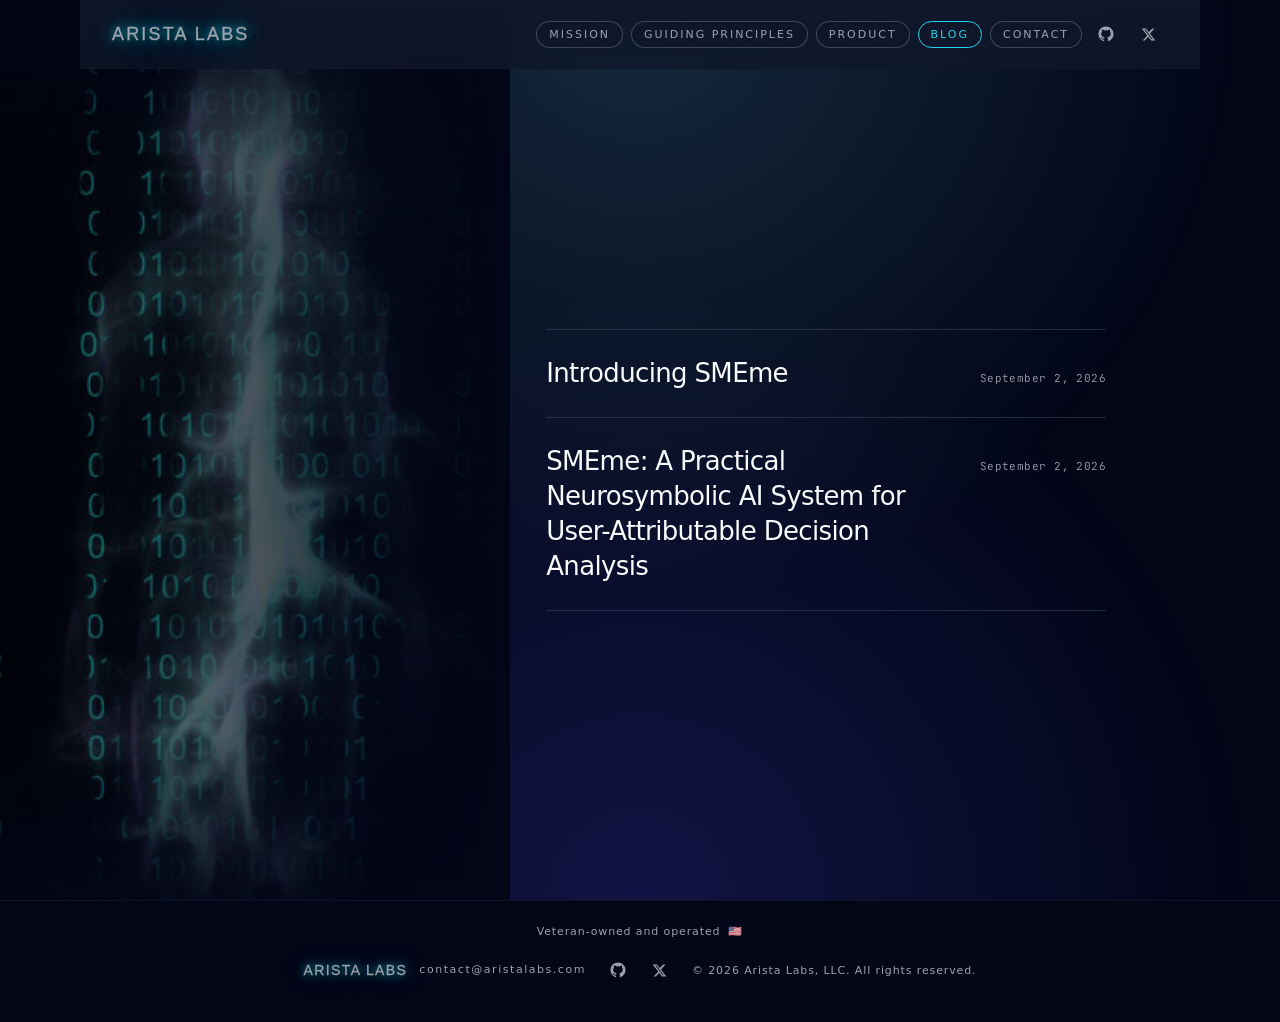
==== blog.html @ 104a6a22 "List Introducing SMEme first on the blog index. Co-authored-by: Cursor <cursoragent@cursor.com>" ====
<!DOCTYPE html>
<html lang="en">
<head>
  <meta charset="UTF-8" />
  <meta name="viewport" content="width=device-width, initial-scale=1.0" />
  <meta name="description" content="Essays on expert judgment, machine-readable expertise, and human agency in the age of AI from Arista Labs." />
  <meta property="og:site_name" content="Arista Labs" />
  <meta property="og:title" content="Blog — Arista Labs" />
  <meta property="og:description" content="Essays on expert judgment, machine-readable expertise, and human agency in the age of AI from Arista Labs." />
  <meta property="og:type" content="website" />
  <meta property="og:url" content="https://aristalabs.ai/blog.html" />
  <link rel="canonical" href="https://aristalabs.ai/blog.html" />
  <meta property="og:image" content="https://aristalabs.ai/assets/og-card.png" />
  <meta property="og:image:width" content="1200" />
  <meta property="og:image:height" content="630" />
  <meta property="og:image:alt" content="Arista Labs — preserve human agency in the age of AI" />
  <meta name="twitter:card" content="summary_large_image" />
  <meta name="twitter:image" content="https://aristalabs.ai/assets/og-card.png" />
  <!-- Privacy-friendly analytics by Plausible -->
  <script async src="https://plausible.io/js/pa-ny3cas2_OEgjYzkHGT2aN.js"></script>
  <script>
    window.plausible=window.plausible||function(){(plausible.q=plausible.q||[]).push(arguments)},plausible.init=plausible.init||function(i){plausible.o=i||{}};
    plausible.init()
  </script>
  <title>Blog — ARISTA LABS</title>
  <link rel="preconnect" href="https://fonts.googleapis.com" />
  <link rel="preconnect" href="https://db.onlinewebfonts.com" crossorigin />
  <link href="https://fonts.googleapis.com/css2?family=Syne:wght@400;700;800&family=JetBrains+Mono:wght@300;400&display=swap" rel="stylesheet" />
  <link href="https://db.onlinewebfonts.com/c/568e1a7e9b2ec90a53ab0cbced3584e7?family=SpaceX+PERSONAL+USE" rel="stylesheet" type="text/css" />
  <style>
  *, *::before, *::after {
    box-sizing: border-box;
    margin: 0;
    padding: 0;
  }

  :root {
    --bg: radial-gradient(circle at top, #111827 0, #020617 55%, #020617 100%);
    --bg-solid: #020617;
    --accent-soft: #22d3ee;
    --text: #f9fafb;
    --muted: #9ca3af;
    --border: rgba(148, 163, 184, 0.22);
  }

  body {
    background: var(--bg);
    background-color: var(--bg-solid);
    background-attachment: fixed;
    color: var(--text);
    font-family: system-ui, -apple-system, BlinkMacSystemFont, "SF Pro Text",
      sans-serif;
    overflow-x: hidden;
    min-height: 100vh;
    display: flex;
    flex-direction: column;
  }

  body::before {
    content: "";
    position: fixed;
    inset: 0;
    background:
      radial-gradient(circle at top, rgba(56, 189, 248, 0.10), transparent 55%),
      radial-gradient(circle at bottom, rgba(79, 70, 229, 0.22), transparent 55%);
    pointer-events: none;
    z-index: 0;
  }

  nav {
    position: fixed;
    top: 0;
    left: 0;
    right: 0;
    z-index: 100;
    display: flex;
    align-items: center;
    justify-content: space-between;
    padding: 14px 32px;
    max-width: 1120px;
    margin: 0 auto;
    border-bottom: 1px solid transparent;
    background: linear-gradient(
      to bottom,
      rgba(15, 23, 42, 0.96),
      rgba(15, 23, 42, 0.78)
    );
    backdrop-filter: blur(22px);
  }

  .nav-logo {
    font-family: 'SpaceX PERSONAL USE', sans-serif;
    font-weight: 400;
    font-size: 18px;
    letter-spacing: 0.12em;
    text-transform: uppercase;
    color: var(--muted);
    text-decoration: none;
    -webkit-text-stroke: 0.35px currentColor;
    text-shadow:
      0 0 10px rgba(34, 211, 238, 0.8),
      0 0 20px rgba(34, 211, 238, 0.65),
      0 0 40px rgba(34, 211, 238, 0.5),
      1px 1px 0 rgba(0,0,0,0.4),
      2px 2px 0 rgba(0,0,0,0.3),
      3px 3px 0 rgba(0,0,0,0.25),
      4px 4px 0 rgba(0,0,0,0.2),
      5px 5px 4px rgba(0,0,0,0.5);
  }

  .nav-links {
    display: flex;
    align-items: center;
    gap: 8px;
    margin-left: auto;
  }

  .nav-link {
    font-size: 11px;
    letter-spacing: 0.18em;
    text-transform: uppercase;
    color: var(--muted);
    text-decoration: none;
    padding: 6px 12px;
    border-radius: 999px;
    border: 1px solid rgba(148, 163, 184, 0.35);
    background: radial-gradient(
      circle at top,
      rgba(15, 23, 42, 0.96),
      rgba(15, 23, 42, 0.8)
    );
    transition: color 0.2s ease, border-color 0.2s ease,
      background-color 0.2s ease;
  }

  .nav-link:hover {
    color: var(--accent-soft);
    border-color: var(--accent-soft);
  }

  .nav-link.active {
    color: var(--accent-soft);
    border-color: var(--accent-soft);
  }

  .nav-toggle {
    display: none;
    flex-shrink: 0;
    width: 40px;
    height: 40px;
    padding: 0;
    border: 1px solid rgba(148, 163, 184, 0.35);
    border-radius: 10px;
    background: radial-gradient(
      circle at top,
      rgba(15, 23, 42, 0.96),
      rgba(15, 23, 42, 0.8)
    );
    cursor: pointer;
    align-items: center;
    justify-content: center;
    flex-direction: column;
    gap: 5px;
  }

  .nav-toggle span {
    display: block;
    width: 16px;
    height: 1.5px;
    background: var(--muted);
    transition: transform 0.2s ease, opacity 0.2s ease, background 0.2s ease;
  }

  nav.nav-open .nav-toggle {
    border-color: var(--accent-soft);
  }

  nav.nav-open .nav-toggle span {
    background: var(--accent-soft);
  }

  nav.nav-open .nav-toggle span:nth-child(1) {
    transform: translateY(6.5px) rotate(45deg);
  }

  nav.nav-open .nav-toggle span:nth-child(2) {
    opacity: 0;
  }

  nav.nav-open .nav-toggle span:nth-child(3) {
    transform: translateY(-6.5px) rotate(-45deg);
  }


  .nav-actions {
    display: flex;
    align-items: center;
    gap: 2px;
    flex-shrink: 0;
    margin-left: 4px;
  }

  .social-links {
    display: inline-flex;
    align-items: center;
    gap: 2px;
  }

  .social-link {
    display: inline-flex;
    align-items: center;
    justify-content: center;
    width: 40px;
    height: 40px;
    color: var(--muted);
    text-decoration: none;
    border-radius: 999px;
    transition: color 0.18s ease, background-color 0.18s ease;
  }

  .social-link:hover {
    color: var(--accent-soft);
    background: rgba(34, 211, 238, 0.08);
  }

  .social-link:focus-visible {
    outline: 2px solid var(--accent-soft);
    outline-offset: 2px;
  }

  .social-link svg {
    display: block;
    width: 18px;
    height: 18px;
  }

  .social-link-x svg {
    width: 15px;
    height: 15px;
  }

  main {
    flex: 1;
    position: relative;
    z-index: 1;
    padding: 120px clamp(24px, 5vw, 64px) 80px;
    overflow: hidden;
  }

  .blog-bg {
    position: fixed;
    top: 0;
    left: 0;
    width: min(44vw, 510px);
    height: 100vh;
    z-index: 0;
    pointer-events: none;
    overflow: hidden;
  }

  .blog-bg img {
    position: absolute;
    left: 50%;
    top: 50%;
    transform: translate(-52%, -50%) scale(1.18);
    height: 98vh;
    width: auto;
    max-width: none;
    opacity: 0.65;
    filter: saturate(1.08);
    object-fit: cover;
    object-position: center;
  }

  .blog-bg::after {
    content: "";
    position: absolute;
    inset: 0;
    background:
      linear-gradient(
        to right,
        rgba(2, 6, 23, 0.15) 0%,
        rgba(2, 6, 23, 0.55) 55%,
        var(--bg-solid) 100%
      ),
      linear-gradient(
        to bottom,
        rgba(2, 6, 23, 0.85) 0%,
        transparent 18%,
        transparent 82%,
        rgba(2, 6, 23, 0.9) 100%
      );
  }

  .blog-layout {
    position: relative;
    z-index: 1;
    width: min(560px, calc(100% - min(44vw, 510px) * 0.82 - clamp(48px, 5.5vw, 80px)));
    margin-left: calc(min(44vw, 510px) * 0.82 + clamp(48px, 5vw, 72px));
    margin-right: clamp(24px, 5vw, 64px);
    min-height: calc(100vh - 200px);
    display: flex;
    align-items: center;
  }

  .blog-content {
    width: 100%;
    min-width: 0;
  }

  .blog-list {
    list-style: none;
  }

  .blog-item {
    opacity: 0;
    animation: fadeUp 1s forwards;
    border-bottom: 1px solid var(--border);
  }

  .blog-item:first-child {
    border-top: 1px solid var(--border);
  }

  .blog-item:nth-child(1) { animation-delay: 0.2s; }
  .blog-item:nth-child(2) { animation-delay: 0.35s; }
  .blog-item:nth-child(3) { animation-delay: 0.5s; }

  .blog-link {
    display: flex;
    align-items: baseline;
    justify-content: space-between;
    gap: 32px;
    padding: 26px 0;
    text-decoration: none;
    color: inherit;
  }

  .blog-link:hover .blog-title,
  .blog-link:focus-visible .blog-title {
    color: var(--accent-soft);
  }

  .blog-link:focus-visible {
    outline: none;
  }

  .blog-link:focus-visible .blog-title {
    text-decoration: underline;
    text-underline-offset: 4px;
  }

  .blog-title {
    font-size: clamp(18px, 2.8vw, 26px);
    font-weight: 400;
    letter-spacing: -0.025em;
    line-height: 1.35;
    color: var(--text);
    transition: color 0.2s ease;
  }

  .blog-date {
    flex-shrink: 0;
    font-family: 'JetBrains Mono', ui-monospace, monospace;
    font-size: 11px;
    font-weight: 300;
    letter-spacing: 0.04em;
    color: var(--muted);
  }

  .blog-entry--soon {
    display: flex;
    align-items: baseline;
    justify-content: space-between;
    gap: 32px;
    padding: 26px 0;
    color: inherit;
  }

  .blog-entry--soon .blog-title {
    color: var(--muted);
  }

  .blog-status {
    flex-shrink: 0;
    font-family: 'JetBrains Mono', ui-monospace, monospace;
    font-size: 11px;
    font-weight: 300;
    letter-spacing: 0.08em;
    text-transform: uppercase;
    color: var(--muted);
  }

  footer {
    position: relative;
    z-index: 3;
    padding: 24px 24px 32px;
    border-top: 1px solid rgba(15, 23, 42, 0.9);
    display: flex;
    flex-wrap: wrap;
    gap: 12px;
    justify-content: center;
    align-items: center;
    font-size: 11px;
    color: var(--muted);
  }

  .footer-logo {
    font-family: 'SpaceX PERSONAL USE', sans-serif;
    font-weight: 400;
    font-size: 14px;
    letter-spacing: 0.1em;
    text-transform: uppercase;
    color: var(--muted);
    -webkit-text-stroke: 0.3px currentColor;
    text-shadow:
      0 0 8px rgba(34, 211, 238, 0.7),
      0 0 16px rgba(34, 211, 238, 0.55),
      0 0 28px rgba(34, 211, 238, 0.45),
      1px 1px 0 rgba(0,0,0,0.4),
      2px 2px 0 rgba(0,0,0,0.3),
      3px 3px 0 rgba(0,0,0,0.25),
      4px 4px 2px rgba(0,0,0,0.5);
  }

  .footer-copy {
    font-size: 11px;
    letter-spacing: 0.08em;
  }

  .footer-veteran {
    flex-basis: 100%;
    display: flex;
    justify-content: center;
    align-items: center;
    gap: 8px;
    margin: 0;
    font-size: 11px;
    letter-spacing: 0.08em;
    color: var(--muted);
  }

  .footer-email {
    font-size: 11px;
    letter-spacing: 0.14em;
    color: var(--muted);
    text-decoration: none;
    border-bottom: 1px solid transparent;
    padding-bottom: 1px;
    transition: color 0.18s ease, border-color 0.18s ease;
  }

  .footer-email:hover {
    color: var(--accent-soft);
    border-color: var(--accent-soft);
  }

  @keyframes fadeUp {
    from {
      opacity: 0;
      transform: translateY(16px);
    }
    to {
      opacity: 1;
      transform: translateY(0);
    }
  }

  @media (max-width: 768px) {
    nav {
      padding: 12px 16px;
      flex-wrap: wrap;
      row-gap: 4px;
    }

    .nav-toggle {
      display: flex;
    }

    .nav-actions {
      margin-left: auto;
    }

    .nav-links {
      display: none;
      width: 100%;
      order: 3;
      margin-left: 0;
      flex-direction: column;
      align-items: stretch;
      gap: 8px;
      padding: 8px 0 4px;
    }

    nav.nav-open .nav-links {
      display: flex;
    }

    .nav-link {
      font-size: 10px;
      padding: 10px 12px;
      text-align: center;
    }

    main {
      padding: 104px 20px 56px;
    }

    .blog-bg {
      width: 100%;
      height: 32vh;
      position: absolute;
      top: 56px;
      left: 0;
    }

    .blog-bg img {
      transform: translate(-50%, -45%) scale(1.25);
      height: 65vh;
      opacity: 0.58;
    }

    .blog-bg::after {
      background:
        linear-gradient(
          to bottom,
          transparent 0%,
          var(--bg-solid) 88%
        ),
        linear-gradient(
          to right,
          rgba(2, 6, 23, 0.2) 0%,
          var(--bg-solid) 100%
        );
    }

    .blog-layout {
      width: 100%;
      margin-left: 0;
      margin-right: 0;
      min-height: 0;
      padding-top: 22vh;
    }

    .blog-link {
      flex-direction: column;
      gap: 8px;
      padding: 22px 0;
    }

    .blog-date {
      font-size: 10px;
    }
  }

  @media (prefers-reduced-motion: reduce) {
    .blog-item {
      animation: none;
      opacity: 1;
    }
  }
  </style>
</head>
<body>

  <nav>
    <a href="index.html" class="nav-logo">ARISTA LABS</a>
    <div class="nav-links" id="site-nav">
      <a href="index.html" class="nav-link">Mission</a>
      <a href="guiding-principles.html" class="nav-link">Guiding Principles</a>
      <a href="product.html" class="nav-link">Product</a>
      <a href="blog.html" class="nav-link active">Blog</a>
      <a href="contact.html" class="nav-link">Contact</a>
    </div>
    <div class="nav-actions">
      <div class="social-links" aria-label="Arista Labs on the web">
        <a href="https://github.com/AristaLabs/"
           class="social-link"
           target="_blank"
           rel="noopener noreferrer"
           aria-label="Arista Labs on GitHub"
           title="GitHub">
          <svg viewBox="0 0 24 24" aria-hidden="true" focusable="false">
            <path fill="currentColor" d="M12 2C6.477 2 2 6.484 2 12.017c0 4.425 2.865 8.18 6.839 9.504.5.092.682-.217.682-.483 0-.237-.008-.868-.013-1.703-2.782.605-3.369-1.343-3.369-1.343-.454-1.158-1.11-1.466-1.11-1.466-.908-.62.069-.608.069-.608 1.003.07 1.531 1.032 1.531 1.032.892 1.53 2.341 1.088 2.91.832.092-.647.35-1.088.636-1.338-2.22-.253-4.555-1.113-4.555-4.951 0-1.093.39-1.988 1.029-2.688-.103-.253-.446-1.272.098-2.65 0 0 .84-.27 2.75 1.026A9.564 9.564 0 0112 6.844c.85.004 1.705.115 2.504.337 1.909-1.296 2.747-1.027 2.747-1.027.546 1.379.202 2.398.1 2.651.64.7 1.028 1.595 1.028 2.688 0 3.848-2.339 4.695-4.566 4.943.359.309.678.92.678 1.855 0 1.338-.012 2.419-.012 2.747 0 .268.18.58.688.482A10.019 10.019 0 0022 12.017C22 6.484 17.522 2 12 2z"/>
          </svg>
        </a>
        <a href="https://x.com/aristalabs"
           class="social-link social-link-x"
           target="_blank"
           rel="noopener noreferrer"
           aria-label="Arista Labs on X"
           title="X">
          <svg viewBox="0 0 24 24" aria-hidden="true" focusable="false">
            <path fill="currentColor" d="M18.244 2.25h3.308l-7.227 8.26 8.502 11.24H16.17l-4.714-6.231-5.401 6.231H2.744l7.227-8.26L1.254 2.25H8.08l4.253 5.622L18.244 2.25zm-1.161 17.52h1.833L7.084 4.126H5.117L17.083 19.77z"/>
          </svg>
        </a>
      </div>
      <button type="button" class="nav-toggle" aria-label="Open menu" aria-expanded="false" aria-controls="site-nav">
        <span></span><span></span><span></span>
      </button>
    </div>
  </nav>

  <main>
    <div class="blog-bg" aria-hidden="true">
      <img src="assets/blog-hero.png" alt="" width="600" height="900" />
    </div>

    <div class="blog-layout">
      <div class="blog-content">
        <ol class="blog-list">
          <li class="blog-item">
            <a class="blog-link" href="introducing-smeme.html">
              <span class="blog-title">Introducing SMEme</span>
              <span class="blog-date">September 2, 2026</span>
            </a>
          </li>
          <li class="blog-item">
            <a class="blog-link" href="smeme-architecture.html">
              <span class="blog-title">SMEme: A Practical Neurosymbolic AI System for User-Attributable Decision Analysis</span>
              <span class="blog-date">September 2, 2026</span>
            </a>
          </li>
        </ol>
      </div>
    </div>
  </main>

  <footer>
    <p class="footer-veteran">
      <span>Veteran-owned and operated</span>
      <span role="img" aria-label="American flag">&#127482;&#127480;</span>
    </p>
    <div class="footer-logo">ARISTA LABS</div>
    <a href="mailto:contact@aristalabs.com" class="footer-email">contact@aristalabs.com</a>
    <div class="social-links" aria-label="Arista Labs on the web">
      <a href="https://github.com/AristaLabs/"
         class="social-link"
         target="_blank"
         rel="noopener noreferrer"
         aria-label="Arista Labs on GitHub"
         title="GitHub">
        <svg viewBox="0 0 24 24" aria-hidden="true" focusable="false">
          <path fill="currentColor" d="M12 2C6.477 2 2 6.484 2 12.017c0 4.425 2.865 8.18 6.839 9.504.5.092.682-.217.682-.483 0-.237-.008-.868-.013-1.703-2.782.605-3.369-1.343-3.369-1.343-.454-1.158-1.11-1.466-1.11-1.466-.908-.62.069-.608.069-.608 1.003.07 1.531 1.032 1.531 1.032.892 1.53 2.341 1.088 2.91.832.092-.647.35-1.088.636-1.338-2.22-.253-4.555-1.113-4.555-4.951 0-1.093.39-1.988 1.029-2.688-.103-.253-.446-1.272.098-2.65 0 0 .84-.27 2.75 1.026A9.564 9.564 0 0112 6.844c.85.004 1.705.115 2.504.337 1.909-1.296 2.747-1.027 2.747-1.027.546 1.379.202 2.398.1 2.651.64.7 1.028 1.595 1.028 2.688 0 3.848-2.339 4.695-4.566 4.943.359.309.678.92.678 1.855 0 1.338-.012 2.419-.012 2.747 0 .268.18.58.688.482A10.019 10.019 0 0022 12.017C22 6.484 17.522 2 12 2z"/>
        </svg>
      </a>
      <a href="https://x.com/aristalabs"
         class="social-link social-link-x"
         target="_blank"
         rel="noopener noreferrer"
         aria-label="Arista Labs on X"
         title="X">
        <svg viewBox="0 0 24 24" aria-hidden="true" focusable="false">
          <path fill="currentColor" d="M18.244 2.25h3.308l-7.227 8.26 8.502 11.24H16.17l-4.714-6.231-5.401 6.231H2.744l7.227-8.26L1.254 2.25H8.08l4.253 5.622L18.244 2.25zm-1.161 17.52h1.833L7.084 4.126H5.117L17.083 19.77z"/>
        </svg>
      </a>
    </div>
    <span class="footer-copy">© 2026 Arista Labs, LLC. All rights reserved.</span>
  </footer>

  <script>
    (function () {
      var nav = document.querySelector("nav");
      var toggle = document.querySelector(".nav-toggle");
      if (!nav || !toggle) return;
      toggle.addEventListener("click", function () {
        var open = nav.classList.toggle("nav-open");
        toggle.setAttribute("aria-expanded", open ? "true" : "false");
        toggle.setAttribute("aria-label", open ? "Close menu" : "Open menu");
      });
    })();
  </script>
</body>
</html>
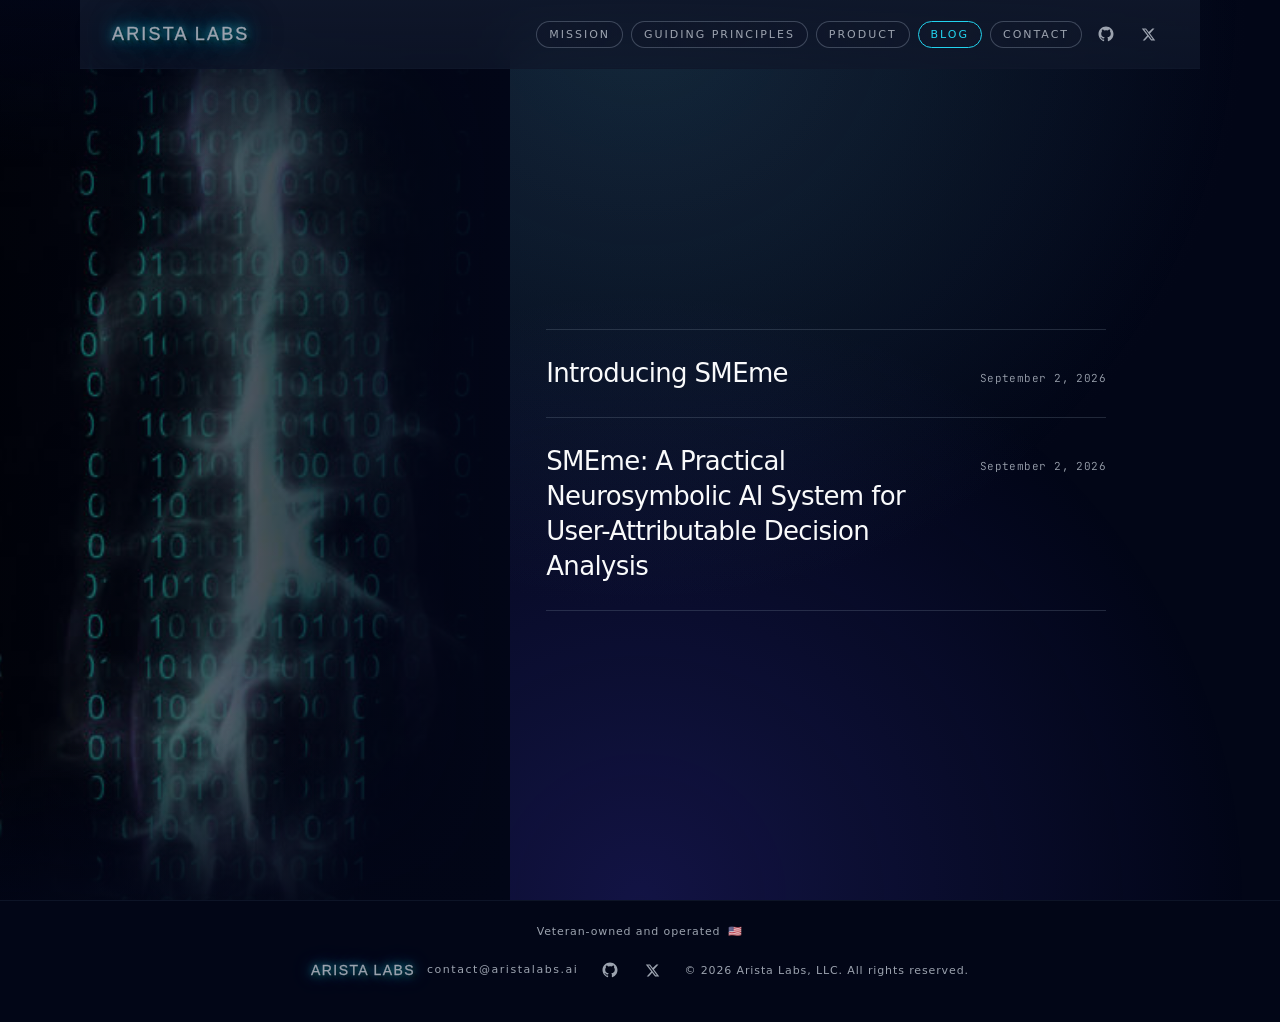
==== commit ef7f184b: "docs: use aristalabs.ai email and accurate SMEme product copy. Keep contact@aristalabs.ai as the onl" ====
--- a/blog.html
+++ b/blog.html
@@ -632,7 +632,7 @@
       <span role="img" aria-label="American flag">&#127482;&#127480;</span>
     </p>
     <div class="footer-logo">ARISTA LABS</div>
-    <a href="mailto:contact@aristalabs.com" class="footer-email">contact@aristalabs.com</a>
+    <a href="mailto:contact@aristalabs.ai" class="footer-email">contact@aristalabs.ai</a>
     <div class="social-links" aria-label="Arista Labs on the web">
       <a href="https://github.com/AristaLabs/"
          class="social-link"
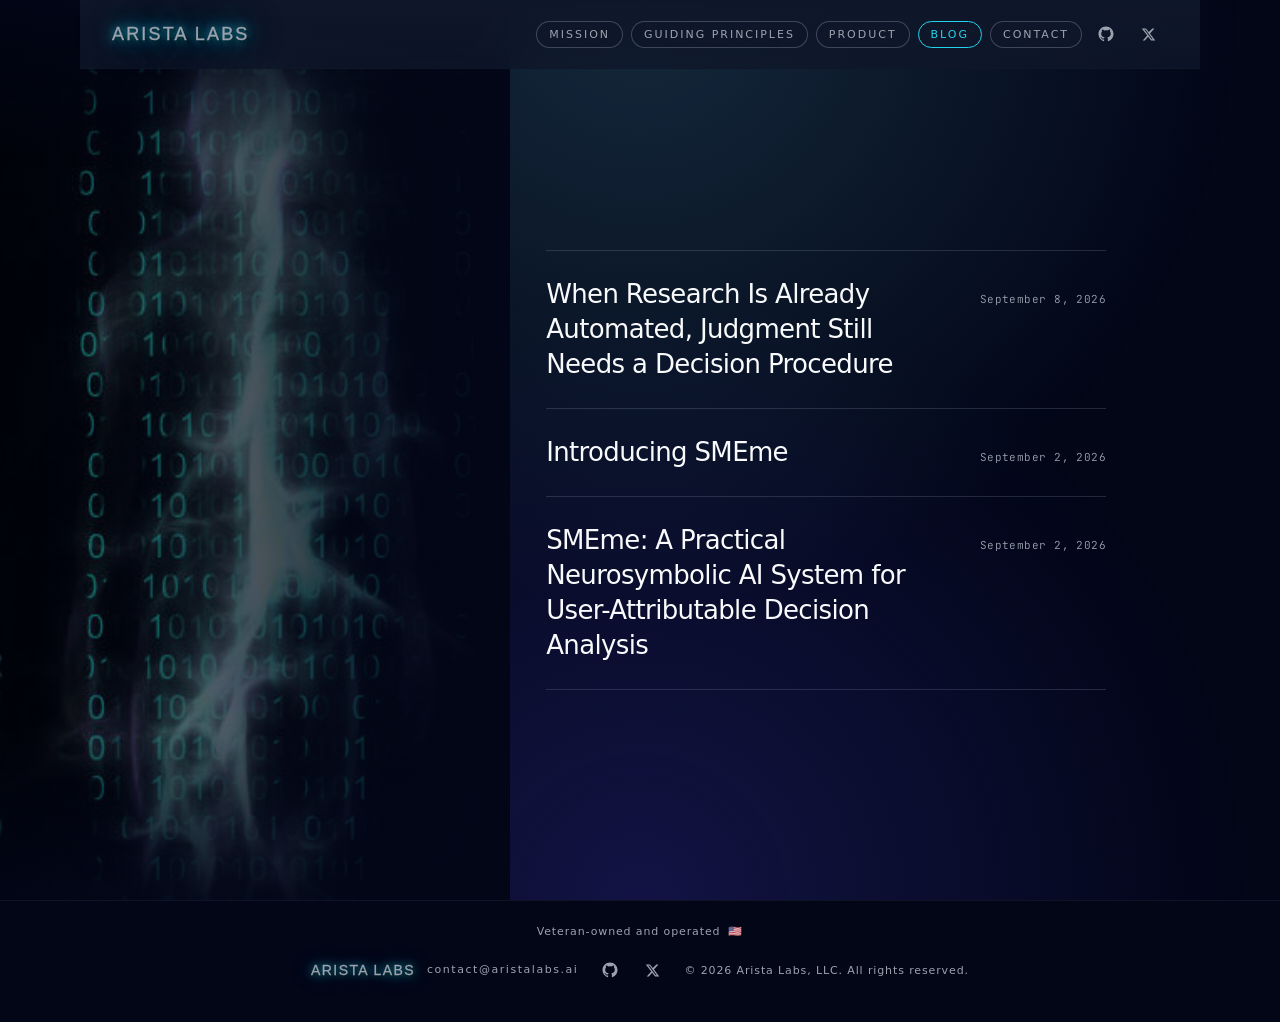
==== commit e2e749d1: "Publish the third SMEme series post on automated research and judgment. Co-authored-by: Cursor <curs" ====
--- a/blog.html
+++ b/blog.html
@@ -610,6 +610,12 @@
       <div class="blog-content">
         <ol class="blog-list">
           <li class="blog-item">
+            <a class="blog-link" href="when-research-is-already-automated.html">
+              <span class="blog-title">When Research Is Already Automated, Judgment Still Needs a Decision Procedure</span>
+              <span class="blog-date">September 8, 2026</span>
+            </a>
+          </li>
+          <li class="blog-item">
             <a class="blog-link" href="introducing-smeme.html">
               <span class="blog-title">Introducing SMEme</span>
               <span class="blog-date">September 2, 2026</span>
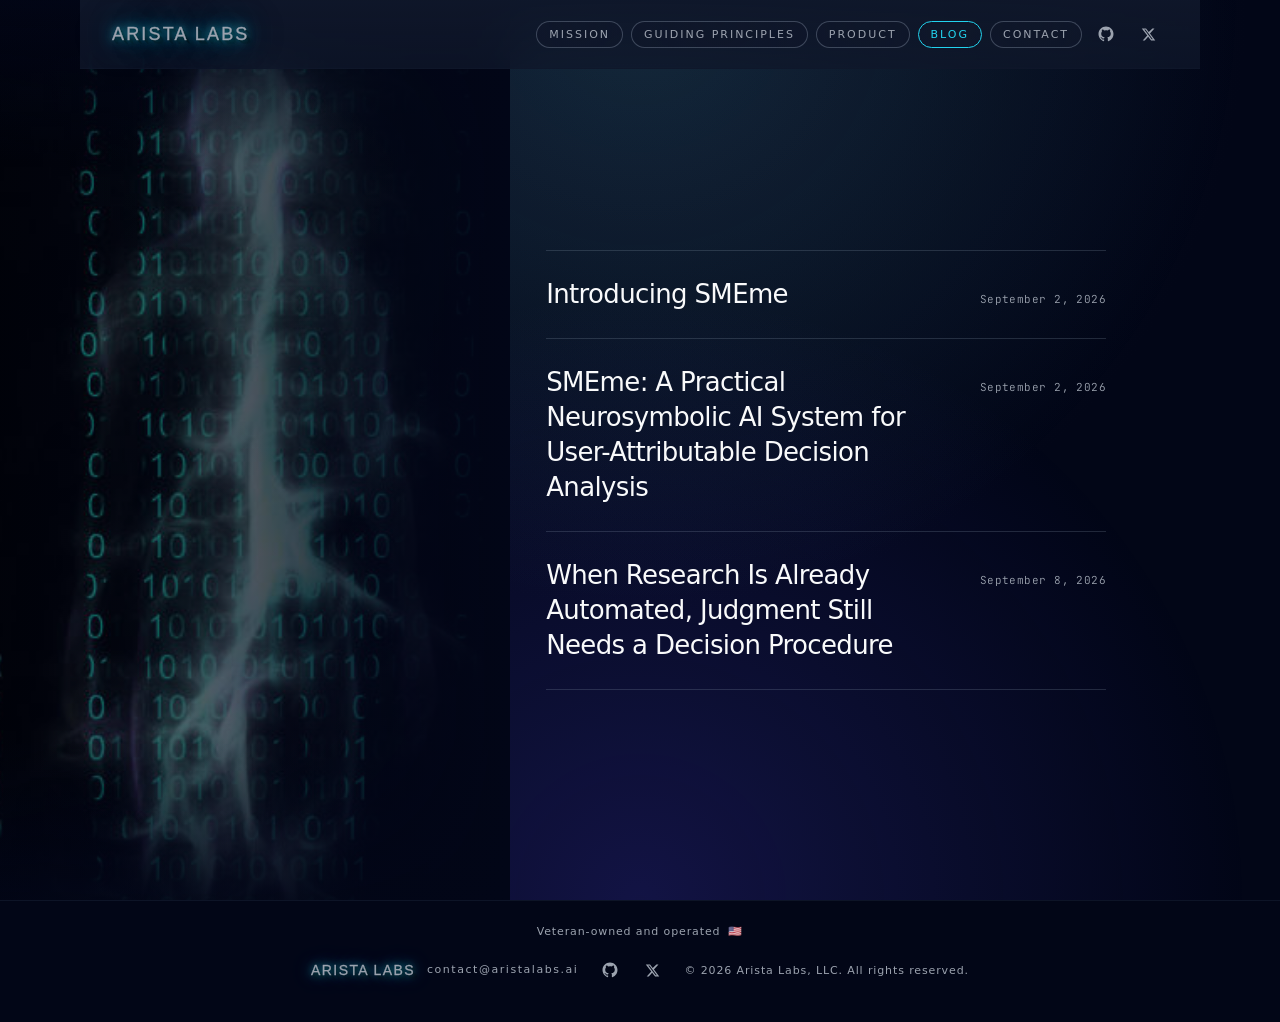
==== commit ac6483fc: "List the new SMEme series post third on the blog index. Co-authored-by: Cursor <cursoragent@cursor.c" ====
--- a/blog.html
+++ b/blog.html
@@ -610,12 +610,6 @@
       <div class="blog-content">
         <ol class="blog-list">
           <li class="blog-item">
-            <a class="blog-link" href="when-research-is-already-automated.html">
-              <span class="blog-title">When Research Is Already Automated, Judgment Still Needs a Decision Procedure</span>
-              <span class="blog-date">September 8, 2026</span>
-            </a>
-          </li>
-          <li class="blog-item">
             <a class="blog-link" href="introducing-smeme.html">
               <span class="blog-title">Introducing SMEme</span>
               <span class="blog-date">September 2, 2026</span>
@@ -625,6 +619,12 @@
             <a class="blog-link" href="smeme-architecture.html">
               <span class="blog-title">SMEme: A Practical Neurosymbolic AI System for User-Attributable Decision Analysis</span>
               <span class="blog-date">September 2, 2026</span>
+            </a>
+          </li>
+          <li class="blog-item">
+            <a class="blog-link" href="when-research-is-already-automated.html">
+              <span class="blog-title">When Research Is Already Automated, Judgment Still Needs a Decision Procedure</span>
+              <span class="blog-date">September 8, 2026</span>
             </a>
           </li>
         </ol>
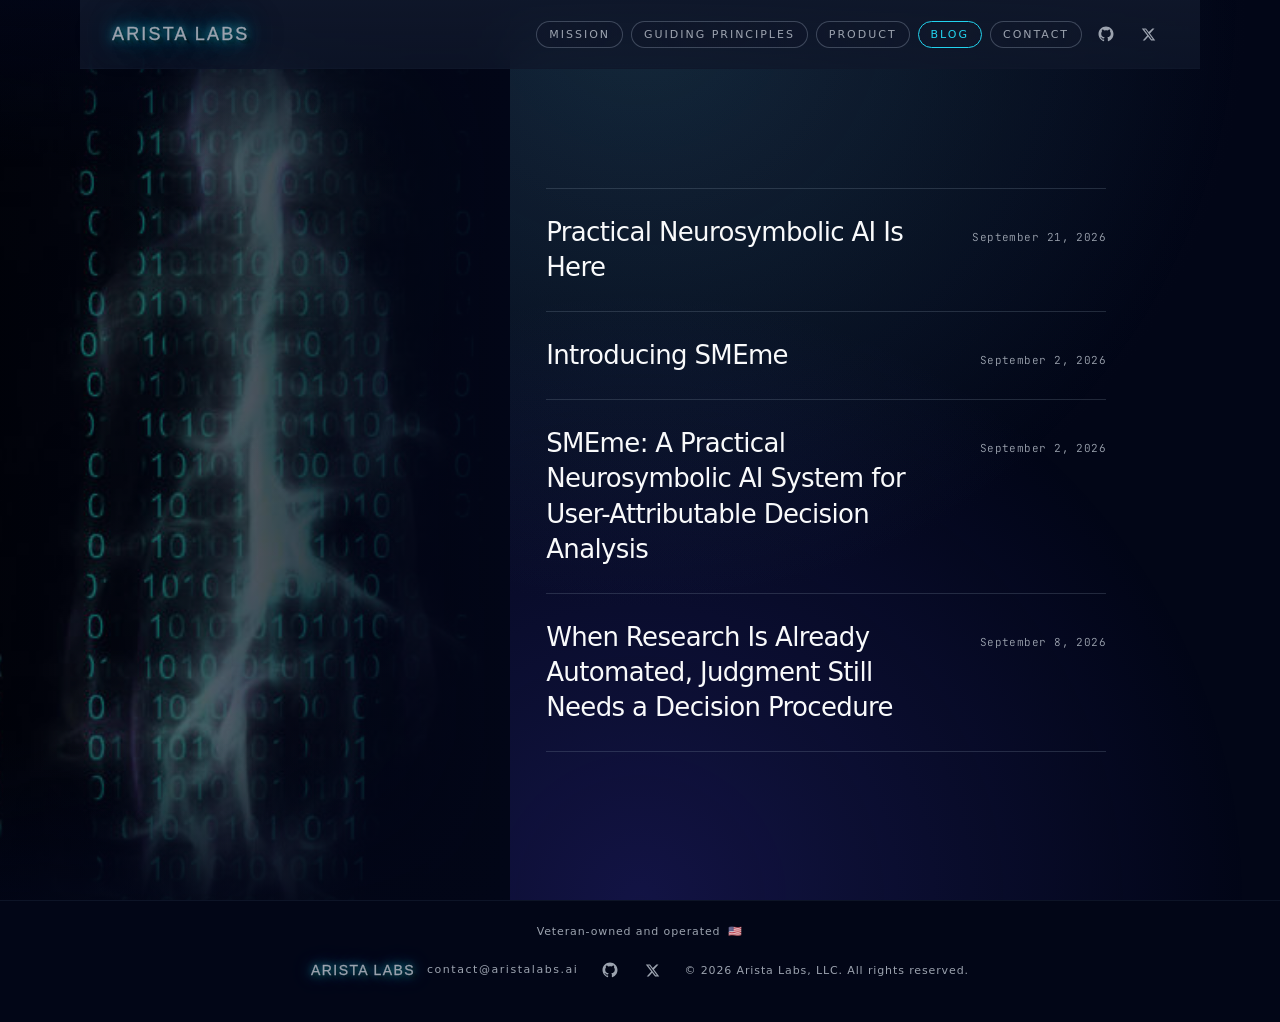
==== commit 0d557843: "Publish practical neurosymbolic AI article Add the tested Jev and SMEme integration article, refresh" ====
--- a/blog.html
+++ b/blog.html
@@ -610,6 +610,12 @@
       <div class="blog-content">
         <ol class="blog-list">
           <li class="blog-item">
+            <a class="blog-link" href="practical-neurosymbolic-ai-is-here.html">
+              <span class="blog-title">Practical Neurosymbolic AI Is Here</span>
+              <span class="blog-date">September 21, 2026</span>
+            </a>
+          </li>
+          <li class="blog-item">
             <a class="blog-link" href="introducing-smeme.html">
               <span class="blog-title">Introducing SMEme</span>
               <span class="blog-date">September 2, 2026</span>
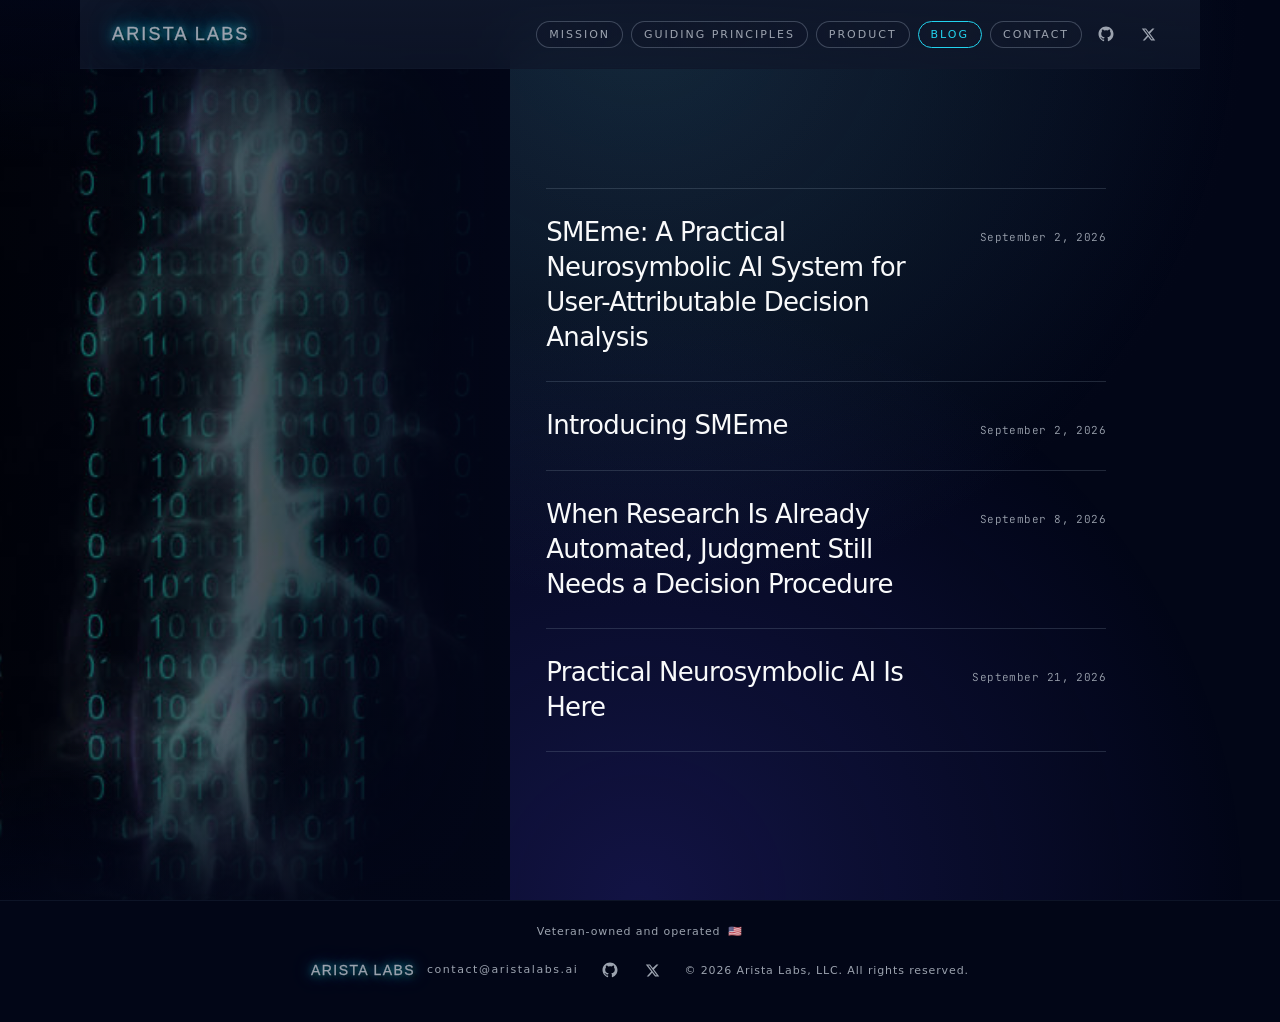
==== commit 5828c70f: "Order blog posts chronologically List articles from oldest to newest, preserving publication order f" ====
--- a/blog.html
+++ b/blog.html
@@ -610,9 +610,9 @@
       <div class="blog-content">
         <ol class="blog-list">
           <li class="blog-item">
-            <a class="blog-link" href="practical-neurosymbolic-ai-is-here.html">
-              <span class="blog-title">Practical Neurosymbolic AI Is Here</span>
-              <span class="blog-date">September 21, 2026</span>
+            <a class="blog-link" href="smeme-architecture.html">
+              <span class="blog-title">SMEme: A Practical Neurosymbolic AI System for User-Attributable Decision Analysis</span>
+              <span class="blog-date">September 2, 2026</span>
             </a>
           </li>
           <li class="blog-item">
@@ -622,15 +622,15 @@
             </a>
           </li>
           <li class="blog-item">
-            <a class="blog-link" href="smeme-architecture.html">
-              <span class="blog-title">SMEme: A Practical Neurosymbolic AI System for User-Attributable Decision Analysis</span>
-              <span class="blog-date">September 2, 2026</span>
+            <a class="blog-link" href="when-research-is-already-automated.html">
+              <span class="blog-title">When Research Is Already Automated, Judgment Still Needs a Decision Procedure</span>
+              <span class="blog-date">September 8, 2026</span>
             </a>
           </li>
           <li class="blog-item">
-            <a class="blog-link" href="when-research-is-already-automated.html">
-              <span class="blog-title">When Research Is Already Automated, Judgment Still Needs a Decision Procedure</span>
-              <span class="blog-date">September 8, 2026</span>
+            <a class="blog-link" href="practical-neurosymbolic-ai-is-here.html">
+              <span class="blog-title">Practical Neurosymbolic AI Is Here</span>
+              <span class="blog-date">September 21, 2026</span>
             </a>
           </li>
         </ol>
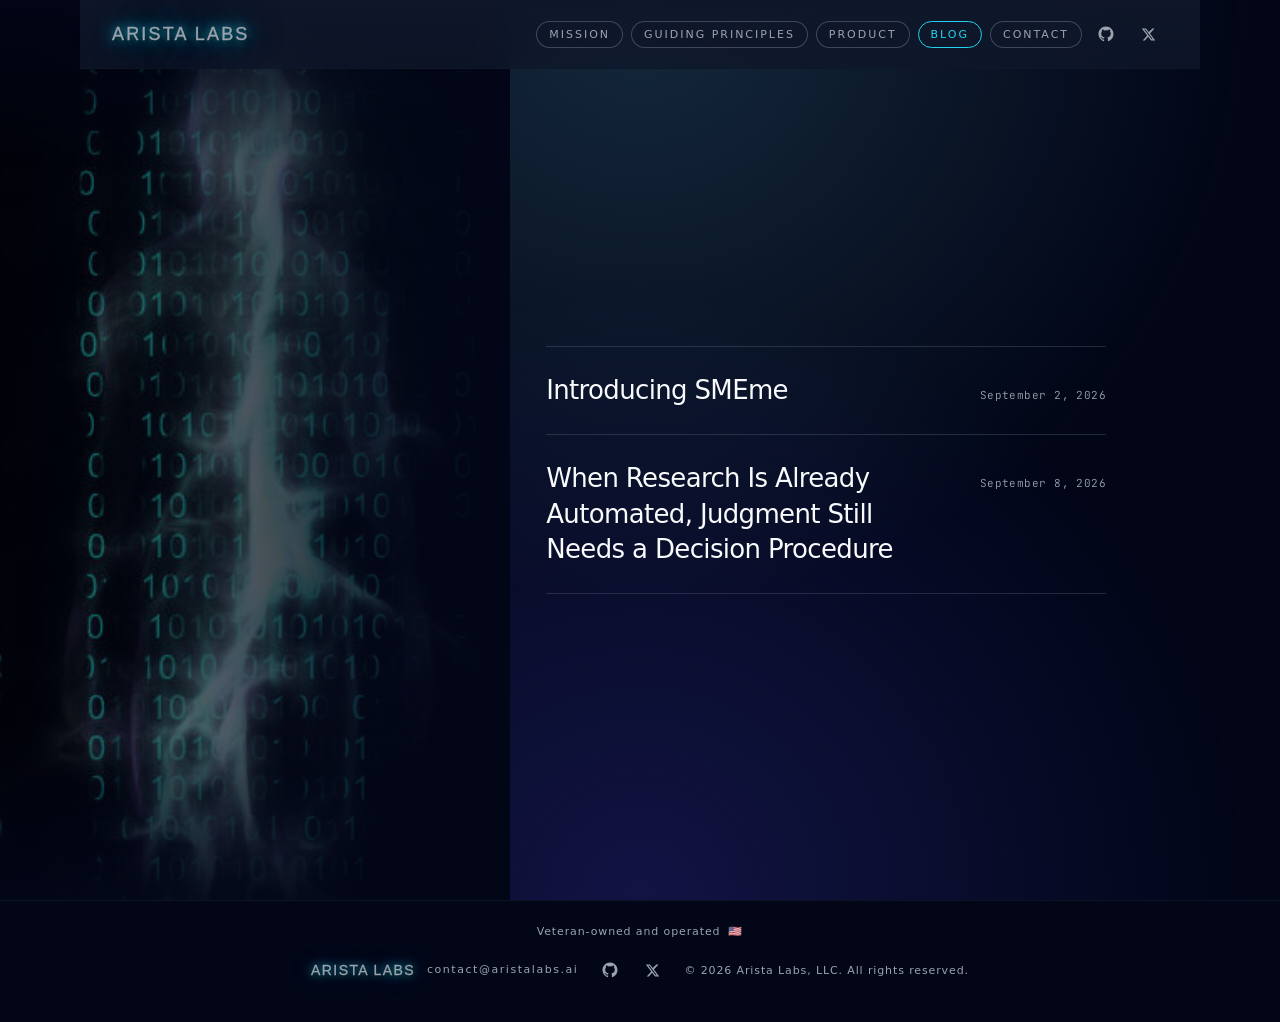
==== commit e5074246: "Unpublish the architecture and Jev essays and describe SMEme as hosted. Those pages offered a public" ====
--- a/blog.html
+++ b/blog.html
@@ -610,12 +610,6 @@
       <div class="blog-content">
         <ol class="blog-list">
           <li class="blog-item">
-            <a class="blog-link" href="smeme-architecture.html">
-              <span class="blog-title">SMEme: A Practical Neurosymbolic AI System for User-Attributable Decision Analysis</span>
-              <span class="blog-date">September 2, 2026</span>
-            </a>
-          </li>
-          <li class="blog-item">
             <a class="blog-link" href="introducing-smeme.html">
               <span class="blog-title">Introducing SMEme</span>
               <span class="blog-date">September 2, 2026</span>
@@ -625,12 +619,6 @@
             <a class="blog-link" href="when-research-is-already-automated.html">
               <span class="blog-title">When Research Is Already Automated, Judgment Still Needs a Decision Procedure</span>
               <span class="blog-date">September 8, 2026</span>
-            </a>
-          </li>
-          <li class="blog-item">
-            <a class="blog-link" href="practical-neurosymbolic-ai-is-here.html">
-              <span class="blog-title">Practical Neurosymbolic AI Is Here</span>
-              <span class="blog-date">September 21, 2026</span>
             </a>
           </li>
         </ol>
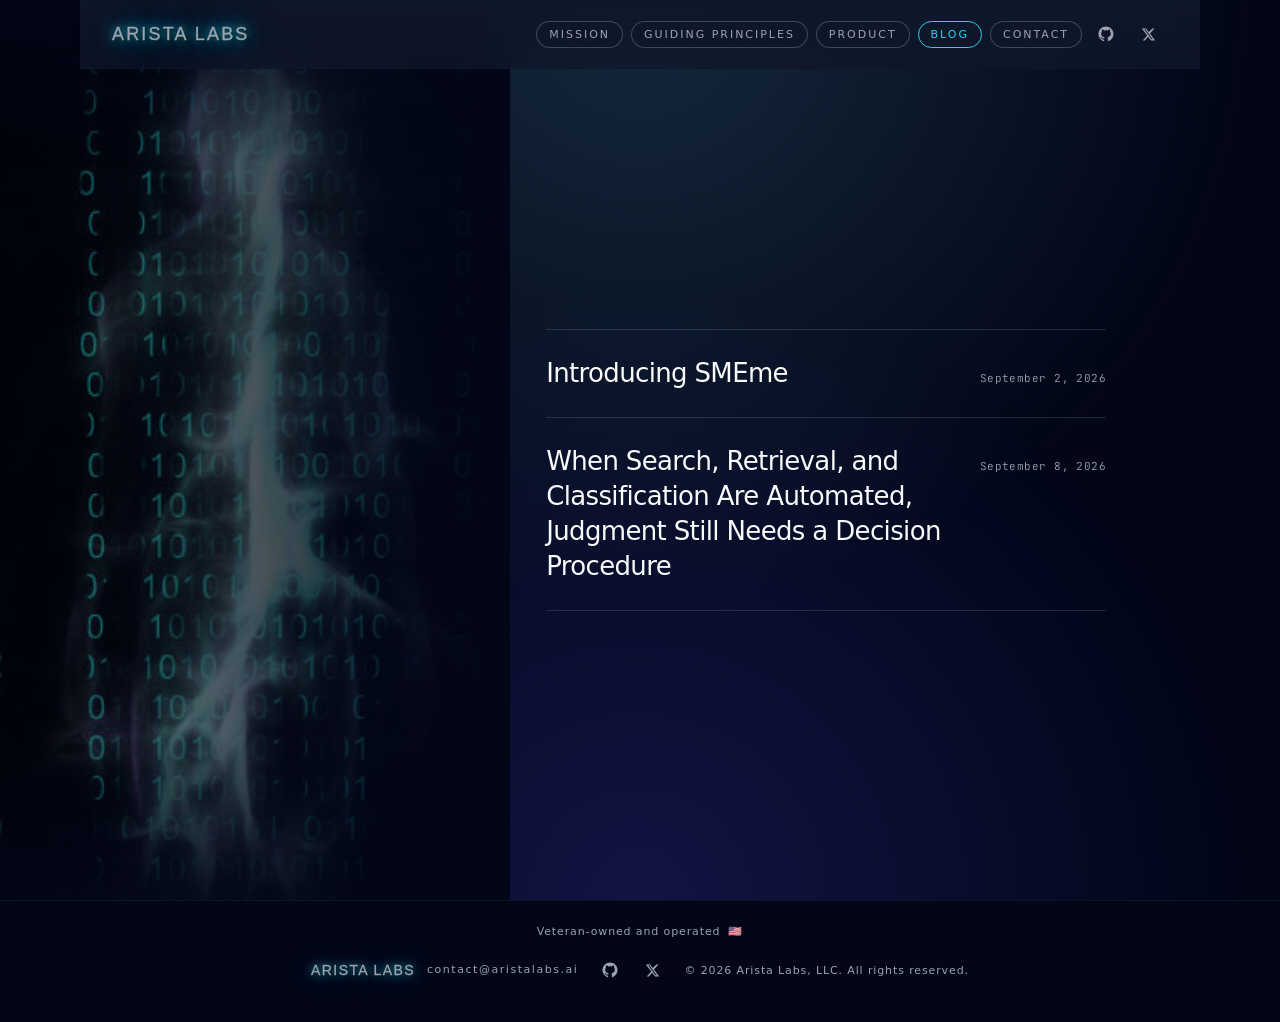
==== commit 406f4707: "Rename the oil-shock essay around search, retrieval, and classification. The title and filename now " ====
--- a/blog.html
+++ b/blog.html
@@ -616,8 +616,8 @@
             </a>
           </li>
           <li class="blog-item">
-            <a class="blog-link" href="when-research-is-already-automated.html">
-              <span class="blog-title">When Research Is Already Automated, Judgment Still Needs a Decision Procedure</span>
+            <a class="blog-link" href="when-search-retrieval-and-classification-are-automated.html">
+              <span class="blog-title">When Search, Retrieval, and Classification Are Automated, Judgment Still Needs a Decision Procedure</span>
               <span class="blog-date">September 8, 2026</span>
             </a>
           </li>
